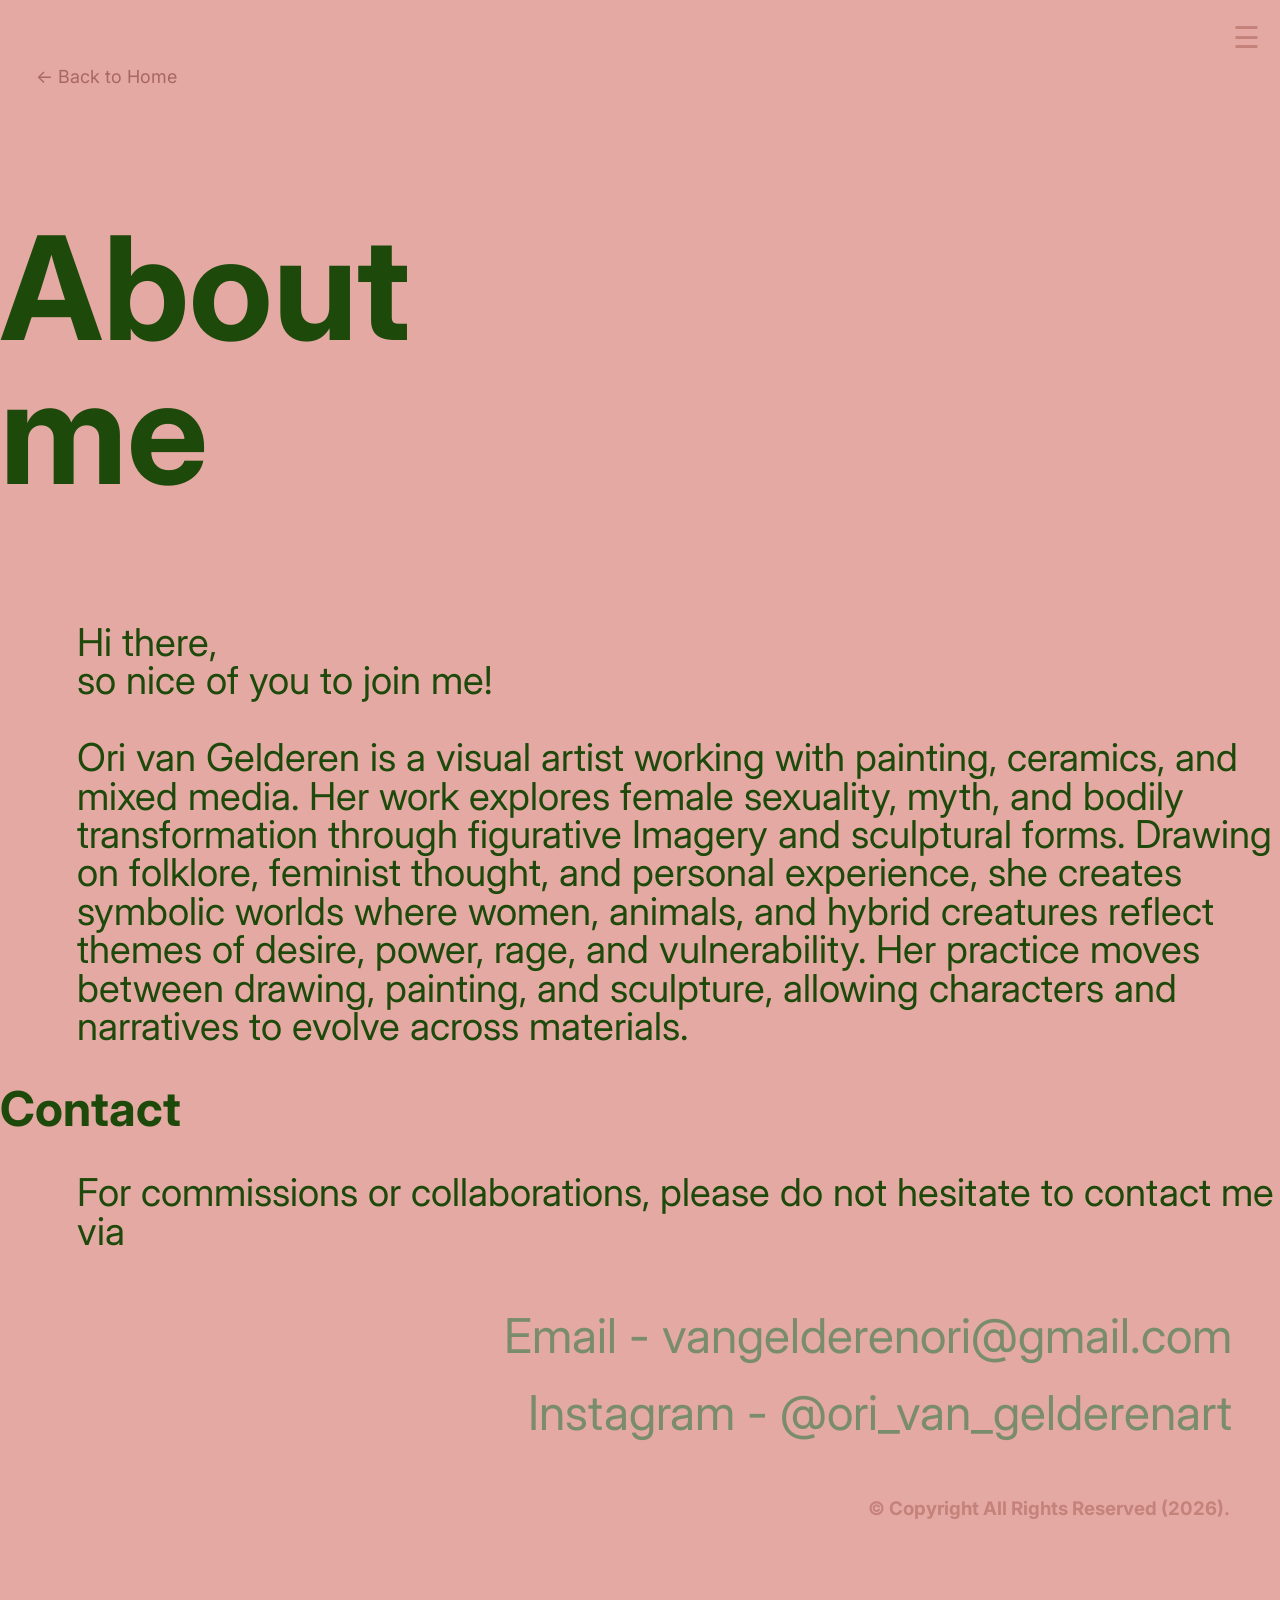
==== pages/about.html @ 09898c6d "portfolio & about pages" ====
<!DOCTYPE html>
<html lang="en">

<head>
    <meta charset="UTF-8">
    <meta name="viewport" content="width=device-width, initial-scale=1.0">
    <meta name="description" content="Ori van Gelderen">
    <link rel="preconnect" href="https://fonts.googleapis.com">
    <link rel="preconnect" href="https://fonts.gstatic.com" crossorigin>
    <link
        href="https://fonts.googleapis.com/css2?family=Inter:ital,opsz,wght@0,14..32,100..900;1,14..32,100..900&display=swap"
        rel="stylesheet">
    <link rel="stylesheet" href="../styles/about.css">
    <link rel="stylesheet" href="../styles/menu.css">

    <script src="../script/script.js"></script>
    <title>Ori van Gelderen - About</title>
</head>

<body>
    <nav>
        <button class="hamburger" id="hamburger">
            &#9776; <!-- Hamburger icon -->
        </button>

        <!-- Menu Items -->
        <div class="menu" id="menu">
            <ul>
                <li><a href="../pages/Sculpture.html">Sculpture</a></li>
                <li><a href="../pages/portfolio.html">Portfolio</a></li>
                <li><a href="../pages/Contact.html">Contact</a></li>
            </ul>
        </div>
    </nav>

    <header>
        <article class="title">
            <a class="back-home" href="/index.html">&#8592; Back to Home</a>
            <h1>About<br>me</h1>
        </article>


        <div class="about-me-block">
            <p class="xoxo">Hi there,<br> so nice of you to join me!</p>
            <p>Ori van Gelderen is a visual artist working with painting, ceramics, and mixed media. Her work explores female sexuality, myth, and bodily transformation through figurative Imagery and sculptural forms.
             Drawing on folklore, feminist thought, and personal experience, she creates symbolic worlds where women, animals, and hybrid creatures reflect themes of desire, power, rage, and vulnerability. 
             Her practice moves between drawing, painting, and sculpture, allowing characters and narratives to evolve across materials.
            </p>
            <h2 class="signoff">Contact</h2>
            <p>For commissions or collaborations, please do not hesitate to contact me via </p>
            <ul class="profession">
                <li>Email - vangelderenori@gmail.com</li>
                <li>Instagram - @ori_van_gelderenart</li>
            </ul>
        </div>
    </header>

    <footer>
        <h3>&#169; Copyright All Rights Reserved (2026).</h3>
    </footer>

</body>

</html>
---- styles/about.css ----
body {
    font-family: "Inter", arial, sans-serif;
    margin: 0 auto;
    background-color:#e3a9a2;
    padding-top: 0px;
    padding-right: 0%;
    padding-left: 0%;
    padding-bottom: 5%;
    color: #c5827b;
    line-height: 1;
    /* Unvisited link */
a:link {
    color: #a86861;
    transition-duration: .4s;
    text-align: right;
    justify-content: right;
    text-decoration: none;
    display: inline-block;
    }
    
    /* Visited link */
    a:visited {
    color: #89514b;
    }
    a:is(:hover, :focus-visible) {
        outline: none;
        color: #ffffff;
    }
}
/* Verborgen menu */
.menu {
    background-color: rgba(112, 138, 102, 0.92);
}

.menu ul li a:hover {
    color: #1d490b;
}

Contactheader{
    color: #e3a9a2;
}
header {
    color: #1d490b;
    font-size:7.5vw;

    .title {
        text-align: left;
        height: 100%;
        background-Picture: url(../Pictures/cover.jpg);
background-position: center;
background-repeat: no-repeat;
background-size: cover;
    }

    .profession {
        color: rgba(112, 138, 102, 0.92);
        font-size: 0.5em;
        line-height: 1.6;
        text-align: right;
        text-shadow: none;
        padding-right: 1em;
        list-style: none;
    }

}
p {
    font-size: 0.6em;
    padding-left: 0.5em;
    text-align: center;
}
@media screen and (min-width: 700px) {
    p {
        font-size: 0.4em;
        padding-left: 2em;
        text-align: left;
    }
  }
.signoff {
    font-size: 0.5em;
}
.xoxo {
    color: #1d490b;
}
.back-home {
    color: #c5827b;
    margin-top: 25px;
    display: inline-block; /* Zorgt dat de margin werkt zoals verwacht bij inline-elementen */
    text-decoration: none;
    transition: transform 0.4s ease-in-out;
    font-size: 18px;
    padding-left: 2em;
    margin: 0;
}

.back-home:hover {
    transform: scale(1.1);
}

.website-link {
    color: #c5827b;
    display: inline-block;
    text-decoration: none;
    font-weight: 800;
    transition: transform 0.4s ease-in-out;
}


.website-link:hover {
    transform: scale(1.1);
}
footer {
    color: c5827b;
    padding-right: 50px;
    text-align: right;
    font-size: 1em;
}
---- styles/menu.css ----
/* Hamburger Menu */
.hamburger {
    position: fixed;
    top: 20px;
    right: 20px;
    font-size: 30px;
    color: #c5827b;
    /* text-shadow: 3px -1px 2px #708A66; */
    cursor: pointer;
    z-index: 10;
    border: none;
    background: none;
    cursor: pointer;
    margin: 0;
    padding: 0;
    /* Zorg dat het menu-icon bovenop de video staat */
}

/* Verborgen menu */
.menu {
    position: fixed;
    top: 0;
    right: 0;
    width: 100%;
    height: 100%;
    background-color: rgba(112, 138, 102, 0.92);
    transform: translateX(100%);
    transition: transform 0.4s ease-in-out;
    z-index: 9;
    /* Onder het hamburger-menu */
    display: flex;
    flex-direction: column;
    justify-content: center;

    ul {
        list-style: none;
        padding-right: 50px;
        margin: 0;
        text-align: right;
    }

    ul li {
        margin: 20px 0;
    }

    ul li a {
        text-decoration: none;
        color: #c5827b;
        font-size: calc(1rem + 8vw);
        transition: color 0.3s;
    }
}

.menu.open {
    transform: translateX(0);
}

.menu ul li a:hover {
    color: #1d490b;
}
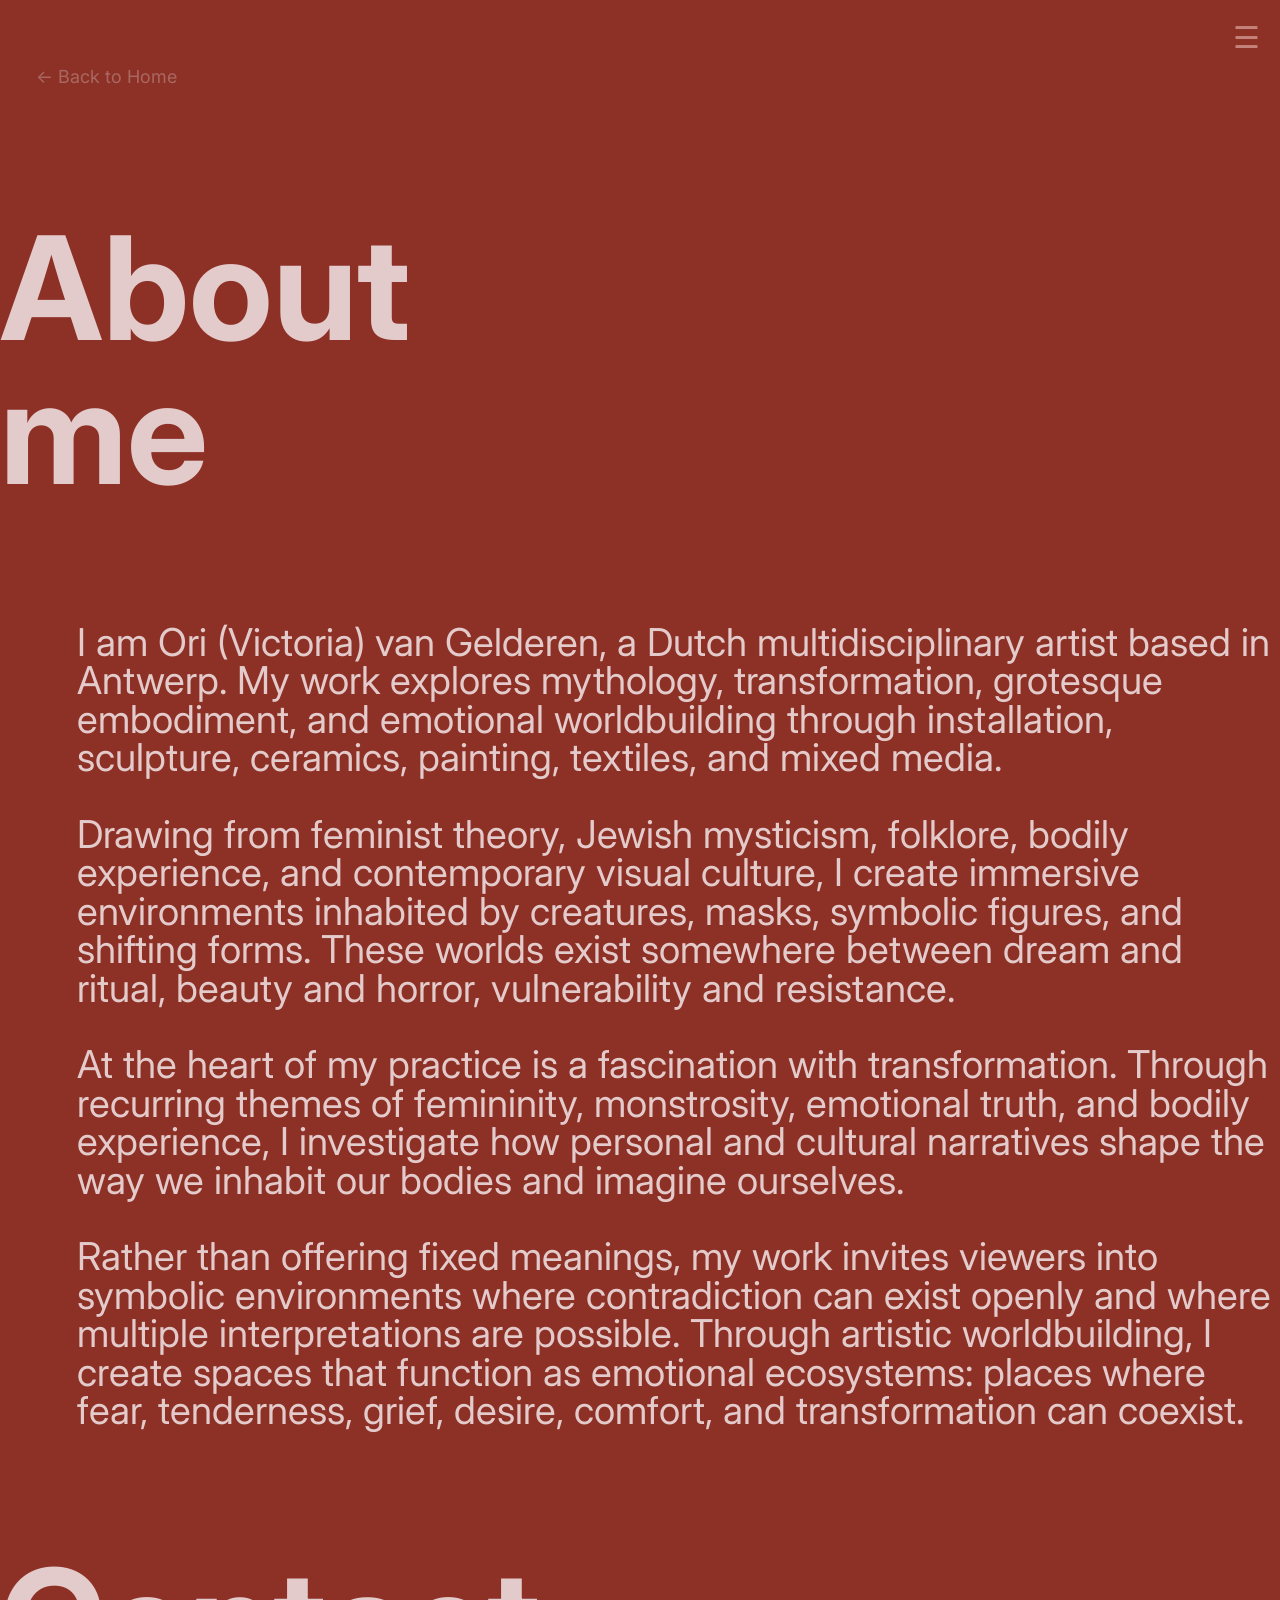
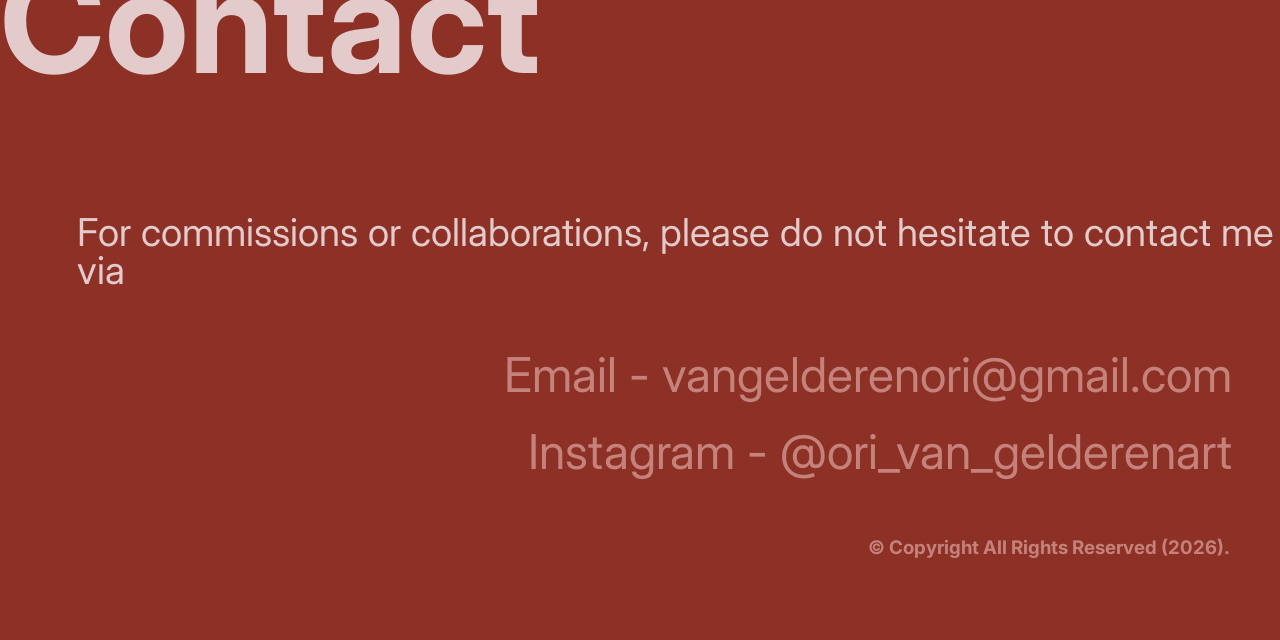
==== commit e5a70e9c: "added text + finished home page" ====
--- a/pages/about.html
+++ b/pages/about.html
@@ -26,9 +26,8 @@
         <!-- Menu Items -->
         <div class="menu" id="menu">
             <ul>
-                <li><a href="../pages/Sculpture.html">Sculpture</a></li>
                 <li><a href="../pages/portfolio.html">Portfolio</a></li>
-                <li><a href="../pages/Contact.html">Contact</a></li>
+                <li><a href="../index.html">Home</a></li>
             </ul>
         </div>
     </nav>
@@ -41,10 +40,10 @@
 
 
         <div class="about-me-block">
-            <p class="xoxo">Hi there,<br> so nice of you to join me!</p>
-            <p>Ori van Gelderen is a visual artist working with painting, ceramics, and mixed media. Her work explores female sexuality, myth, and bodily transformation through figurative Imagery and sculptural forms.
-             Drawing on folklore, feminist thought, and personal experience, she creates symbolic worlds where women, animals, and hybrid creatures reflect themes of desire, power, rage, and vulnerability. 
-             Her practice moves between drawing, painting, and sculpture, allowing characters and narratives to evolve across materials.
+            <p>I am Ori (Victoria) van Gelderen, a Dutch multidisciplinary artist based in Antwerp. My work explores mythology, transformation, grotesque embodiment, and emotional worldbuilding through installation, sculpture, ceramics, painting, textiles, and mixed media. </p>
+            <p>Drawing from feminist theory, Jewish mysticism, folklore, bodily experience, and contemporary visual culture, I create immersive environments inhabited by creatures, masks, symbolic figures, and shifting forms. These worlds exist somewhere between dream and ritual, beauty and horror, vulnerability and resistance. </p>
+            <p>At the heart of my practice is a fascination with transformation. Through recurring themes of femininity, monstrosity, emotional truth, and bodily experience, I investigate how personal and cultural narratives shape the way we inhabit our bodies and imagine ourselves. </p>
+            <p>Rather than offering fixed meanings, my work invites viewers into symbolic environments where contradiction can exist openly and where multiple interpretations are possible. Through artistic worldbuilding, I create spaces that function as emotional ecosystems: places where fear, tenderness, grief, desire, comfort, and transformation can coexist.
             </p>
             <h2 class="signoff">Contact</h2>
             <p>For commissions or collaborations, please do not hesitate to contact me via </p>
--- a/styles/about.css
+++ b/styles/about.css
@@ -1,7 +1,7 @@
 body {
     font-family: "Inter", arial, sans-serif;
     margin: 0 auto;
-    background-color:#e3a9a2;
+    background-color:#8d3127;
     padding-top: 0px;
     padding-right: 0%;
     padding-left: 0%;
@@ -20,7 +20,7 @@
     
     /* Visited link */
     a:visited {
-    color: #89514b;
+    color: #e3a9a2;
     }
     a:is(:hover, :focus-visible) {
         outline: none;
@@ -33,14 +33,14 @@
 }
 
 .menu ul li a:hover {
-    color: #1d490b;
+    color: #ffffff;
 }
 
 Contactheader{
     color: #e3a9a2;
 }
 header {
-    color: #1d490b;
+    color: #e4cbcb;
     font-size:7.5vw;
 
     .title {
@@ -53,7 +53,7 @@
     }
 
     .profession {
-        color: rgba(112, 138, 102, 0.92);
+        color: #c5827b;
         font-size: 0.5em;
         line-height: 1.6;
         text-align: right;
@@ -75,14 +75,8 @@
         text-align: left;
     }
   }
-.signoff {
-    font-size: 0.5em;
-}
-.xoxo {
-    color: #1d490b;
-}
 .back-home {
-    color: #c5827b;
+    color: #ffecec;
     margin-top: 25px;
     display: inline-block; /* Zorgt dat de margin werkt zoals verwacht bij inline-elementen */
     text-decoration: none;
@@ -97,7 +91,7 @@
 }
 
 .website-link {
-    color: #c5827b;
+    color: #f6d7d3;
     display: inline-block;
     text-decoration: none;
     font-weight: 800;
@@ -109,7 +103,7 @@
     transform: scale(1.1);
 }
 footer {
-    color: c5827b;
+    color: #c5827b;
     padding-right: 50px;
     text-align: right;
     font-size: 1em;
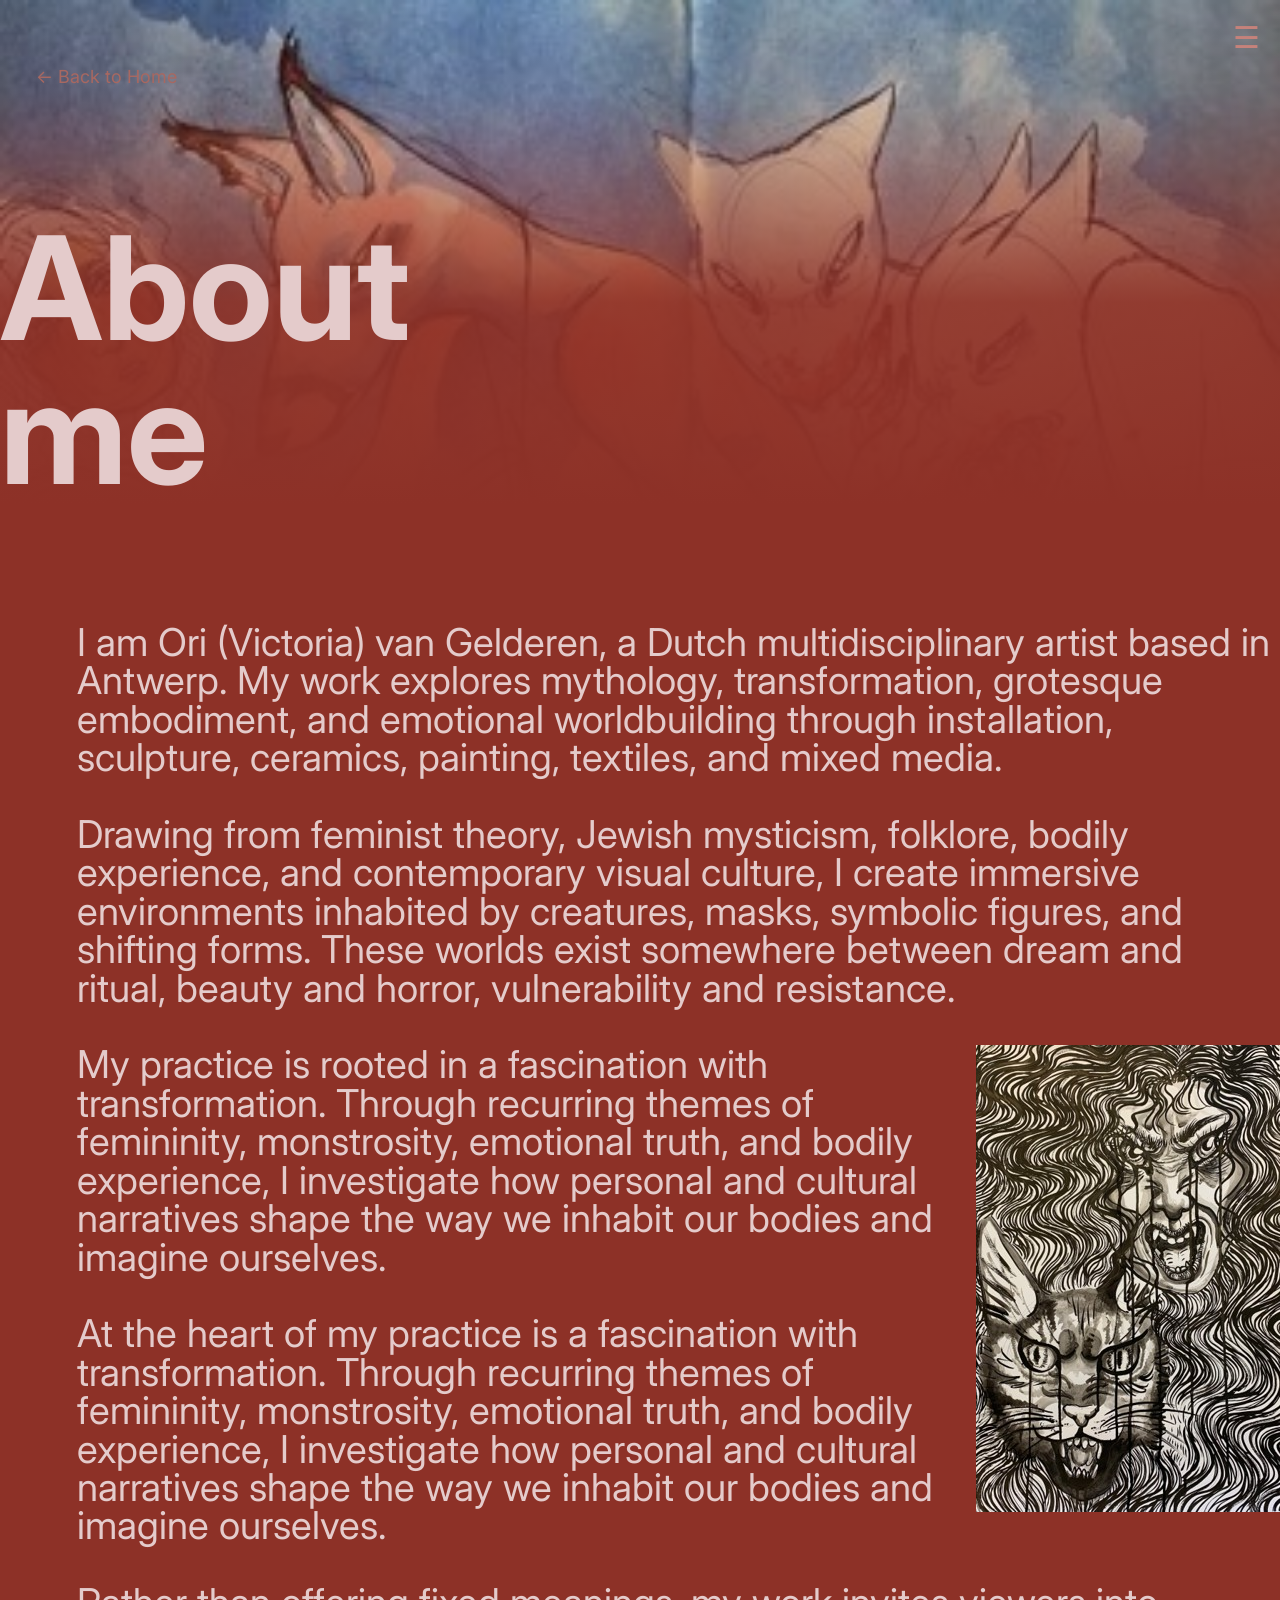
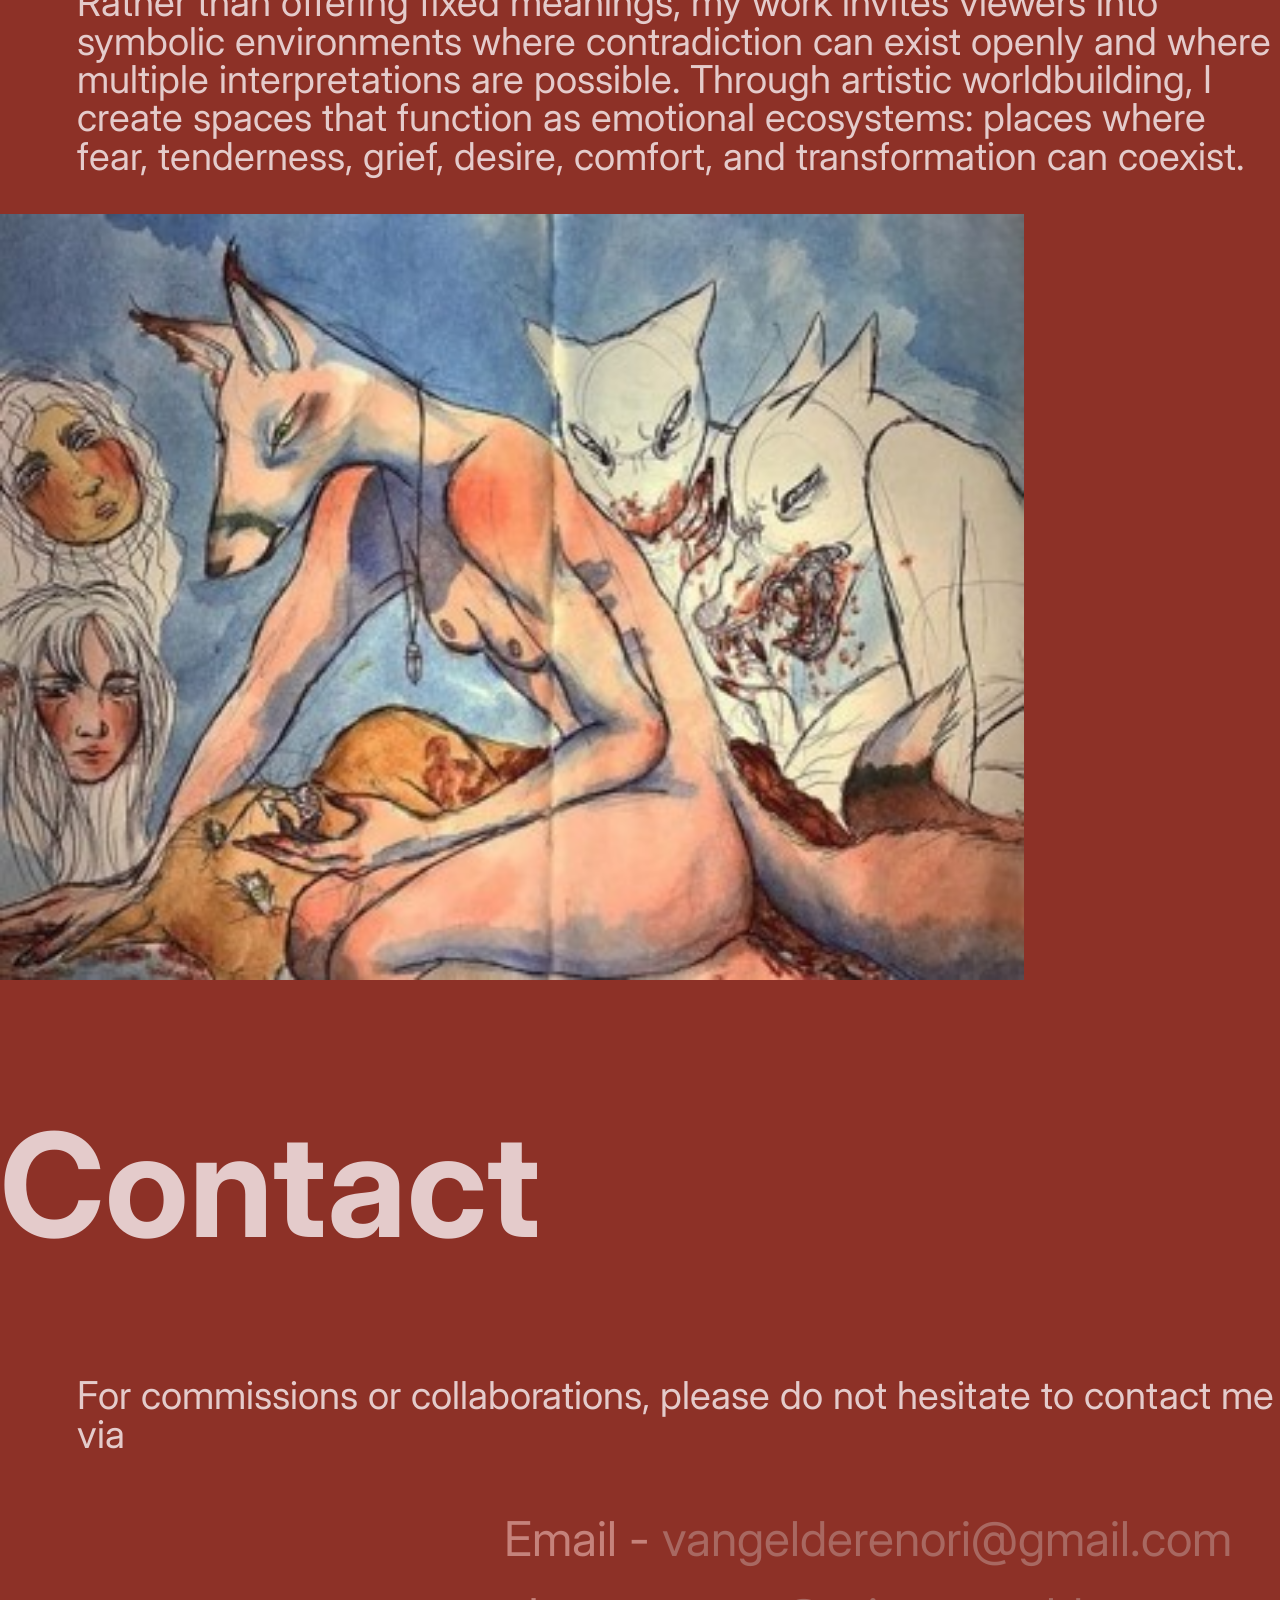
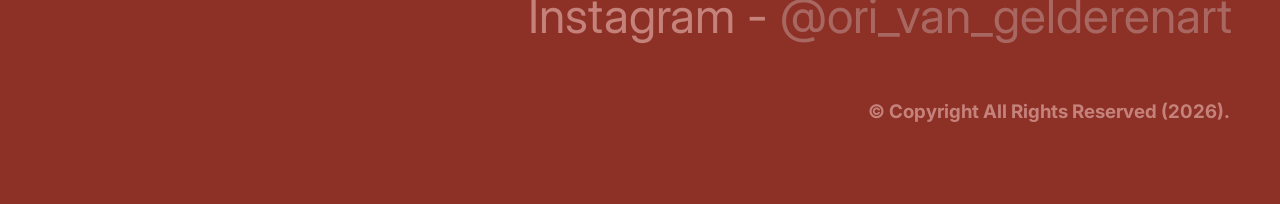
==== commit 4a9f813e: "styling changes, contact info, better photos" ====
--- a/pages/about.html
+++ b/pages/about.html
@@ -42,14 +42,17 @@
         <div class="about-me-block">
             <p>I am Ori (Victoria) van Gelderen, a Dutch multidisciplinary artist based in Antwerp. My work explores mythology, transformation, grotesque embodiment, and emotional worldbuilding through installation, sculpture, ceramics, painting, textiles, and mixed media. </p>
             <p>Drawing from feminist theory, Jewish mysticism, folklore, bodily experience, and contemporary visual culture, I create immersive environments inhabited by creatures, masks, symbolic figures, and shifting forms. These worlds exist somewhere between dream and ritual, beauty and horror, vulnerability and resistance. </p>
+            <img src="../Pictures/Picture6.jpg" style="float: right; margin: 0 0 2rem 0">
+             <p>My practice is rooted in a fascination with transformation. Through recurring themes of femininity, monstrosity, emotional truth, and bodily experience, I investigate how personal and cultural narratives shape the way we inhabit our bodies and imagine ourselves. </p>
             <p>At the heart of my practice is a fascination with transformation. Through recurring themes of femininity, monstrosity, emotional truth, and bodily experience, I investigate how personal and cultural narratives shape the way we inhabit our bodies and imagine ourselves. </p>
             <p>Rather than offering fixed meanings, my work invites viewers into symbolic environments where contradiction can exist openly and where multiple interpretations are possible. Through artistic worldbuilding, I create spaces that function as emotional ecosystems: places where fear, tenderness, grief, desire, comfort, and transformation can coexist.
             </p>
+            <img src="../Pictures/Picture2.jpg" style="width:80%;">
             <h2 class="signoff">Contact</h2>
             <p>For commissions or collaborations, please do not hesitate to contact me via </p>
             <ul class="profession">
-                <li>Email - vangelderenori@gmail.com</li>
-                <li>Instagram - @ori_van_gelderenart</li>
+                <li>Email - <a href="mailto:vangelderenori@gmail.com">vangelderenori@gmail.com</a></li>
+                <li>Instagram - <a href="https://www.instagram.com/ori_van_gelderenart/" target="_blank" rel="noopener noreferrer">@ori_van_gelderenart</a></li>
             </ul>
         </div>
     </header>
--- a/styles/about.css
+++ b/styles/about.css
@@ -29,13 +29,19 @@
 }
 /* Verborgen menu */
 .menu {
-    background-color: rgba(112, 138, 102, 0.92);
+    background-color: rgba(227, 169, 162, 0.75);
+}
+
+.menu ul li a {
+    color: #8d3127;
 }
 
 .menu ul li a:hover {
     color: #ffffff;
 }
-
+.menu ul li {
+    color: #8d3127;
+}
 Contactheader{
     color: #e3a9a2;
 }
@@ -45,11 +51,20 @@
 
     .title {
         text-align: left;
-        height: 100%;
-        background-Picture: url(../Pictures/cover.jpg);
-background-position: center;
-background-repeat: no-repeat;
-background-size: cover;
+        min-height: 45vh;
+        background-image:
+            linear-gradient(
+                to bottom,
+                rgba(141, 49, 39, 0.00) 0%,
+                rgba(141, 49, 39, 0.12) 18%,
+                rgba(141, 49, 39, 0.45) 35%,
+                rgba(141, 49, 39, 0.92) 60%,
+                rgba(141, 49, 39, 1.00) 100%
+            ),
+            url("../Pictures/Picture2.jpg");
+        background-position: top center, top center;
+        background-repeat: no-repeat, no-repeat;
+        background-size: cover, cover;
     }
 
     .profession {
--- a/styles/menu.css
+++ b/styles/menu.css
@@ -23,7 +23,7 @@
     right: 0;
     width: 100%;
     height: 100%;
-    background-color: rgba(112, 138, 102, 0.92);
+    background-color: rgba(227, 169, 162, 0.75);
     transform: translateX(100%);
     transition: transform 0.4s ease-in-out;
     z-index: 9;
@@ -45,7 +45,7 @@
 
     ul li a {
         text-decoration: none;
-        color: #c5827b;
+        color: #8d3127;
         font-size: calc(1rem + 8vw);
         transition: color 0.3s;
     }
@@ -56,5 +56,5 @@
 }
 
 .menu ul li a:hover {
-    color: #1d490b;
+    color: #ffffff;
 }
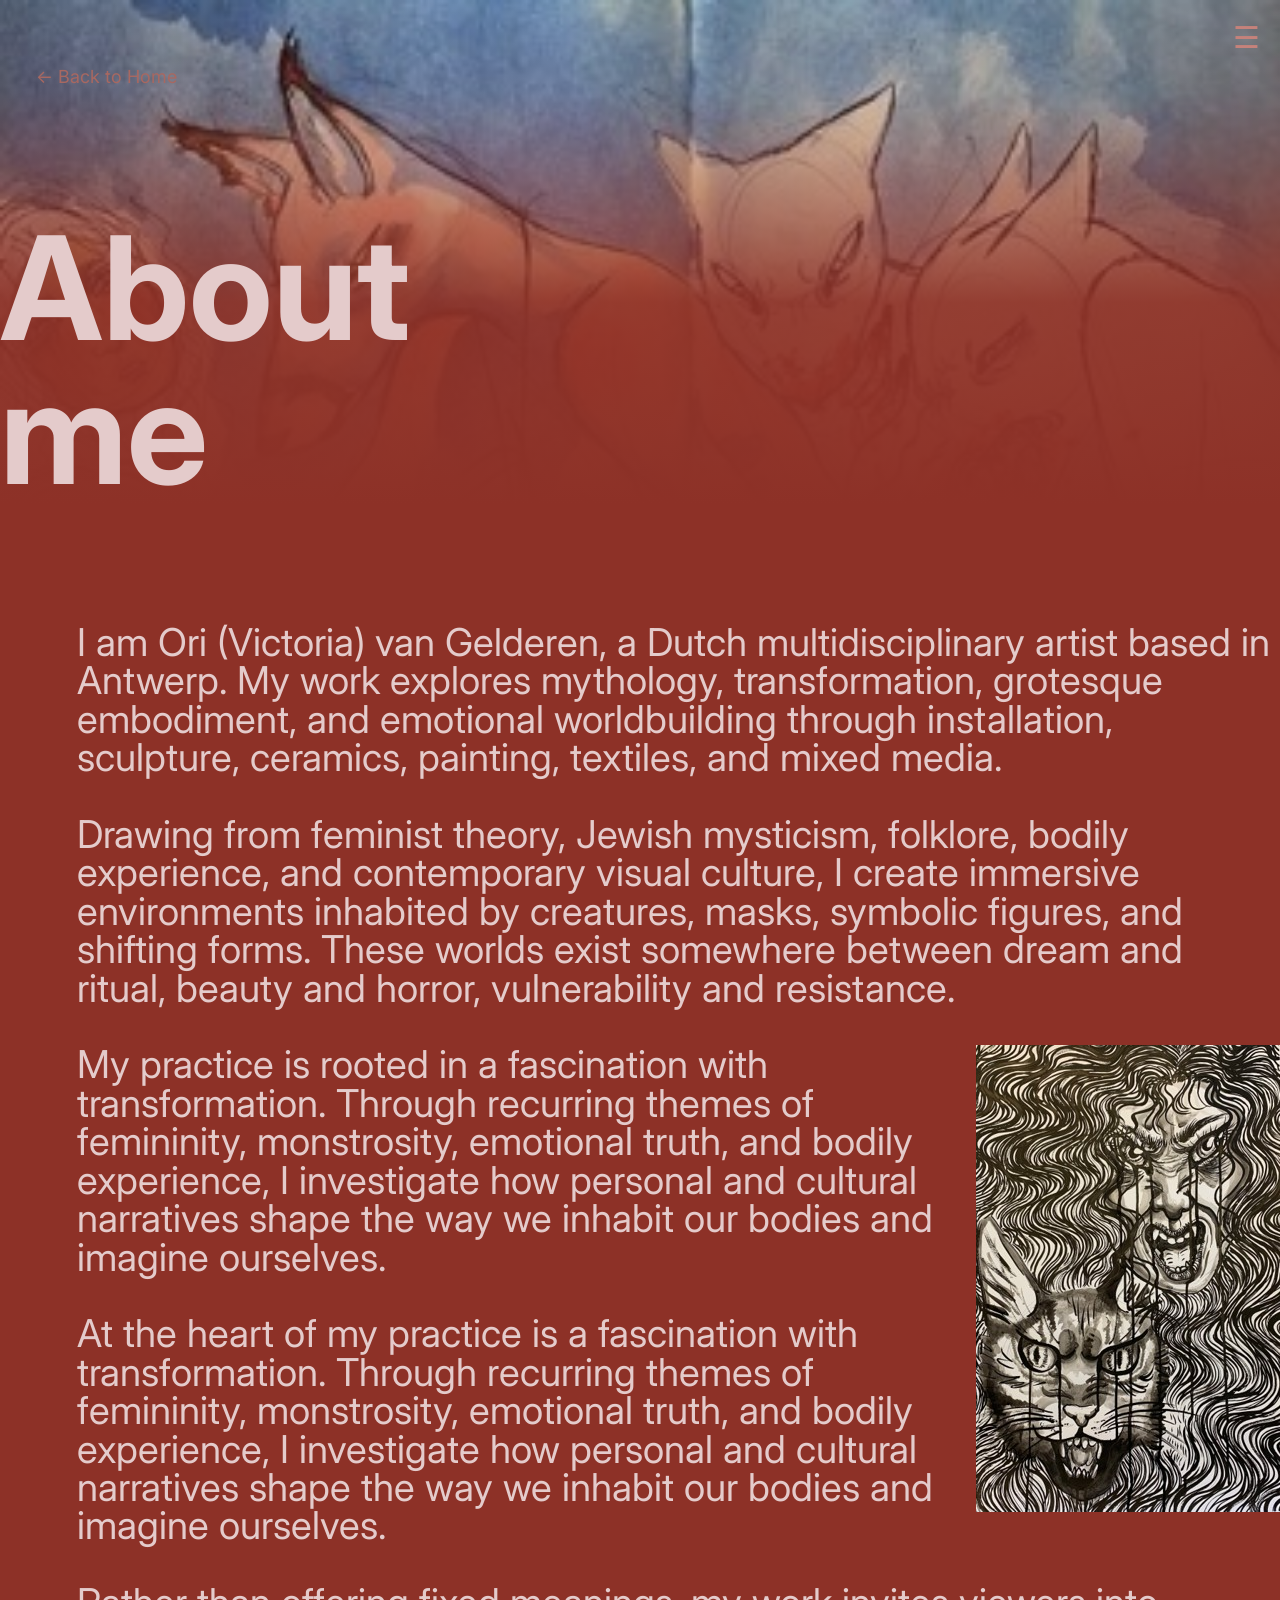
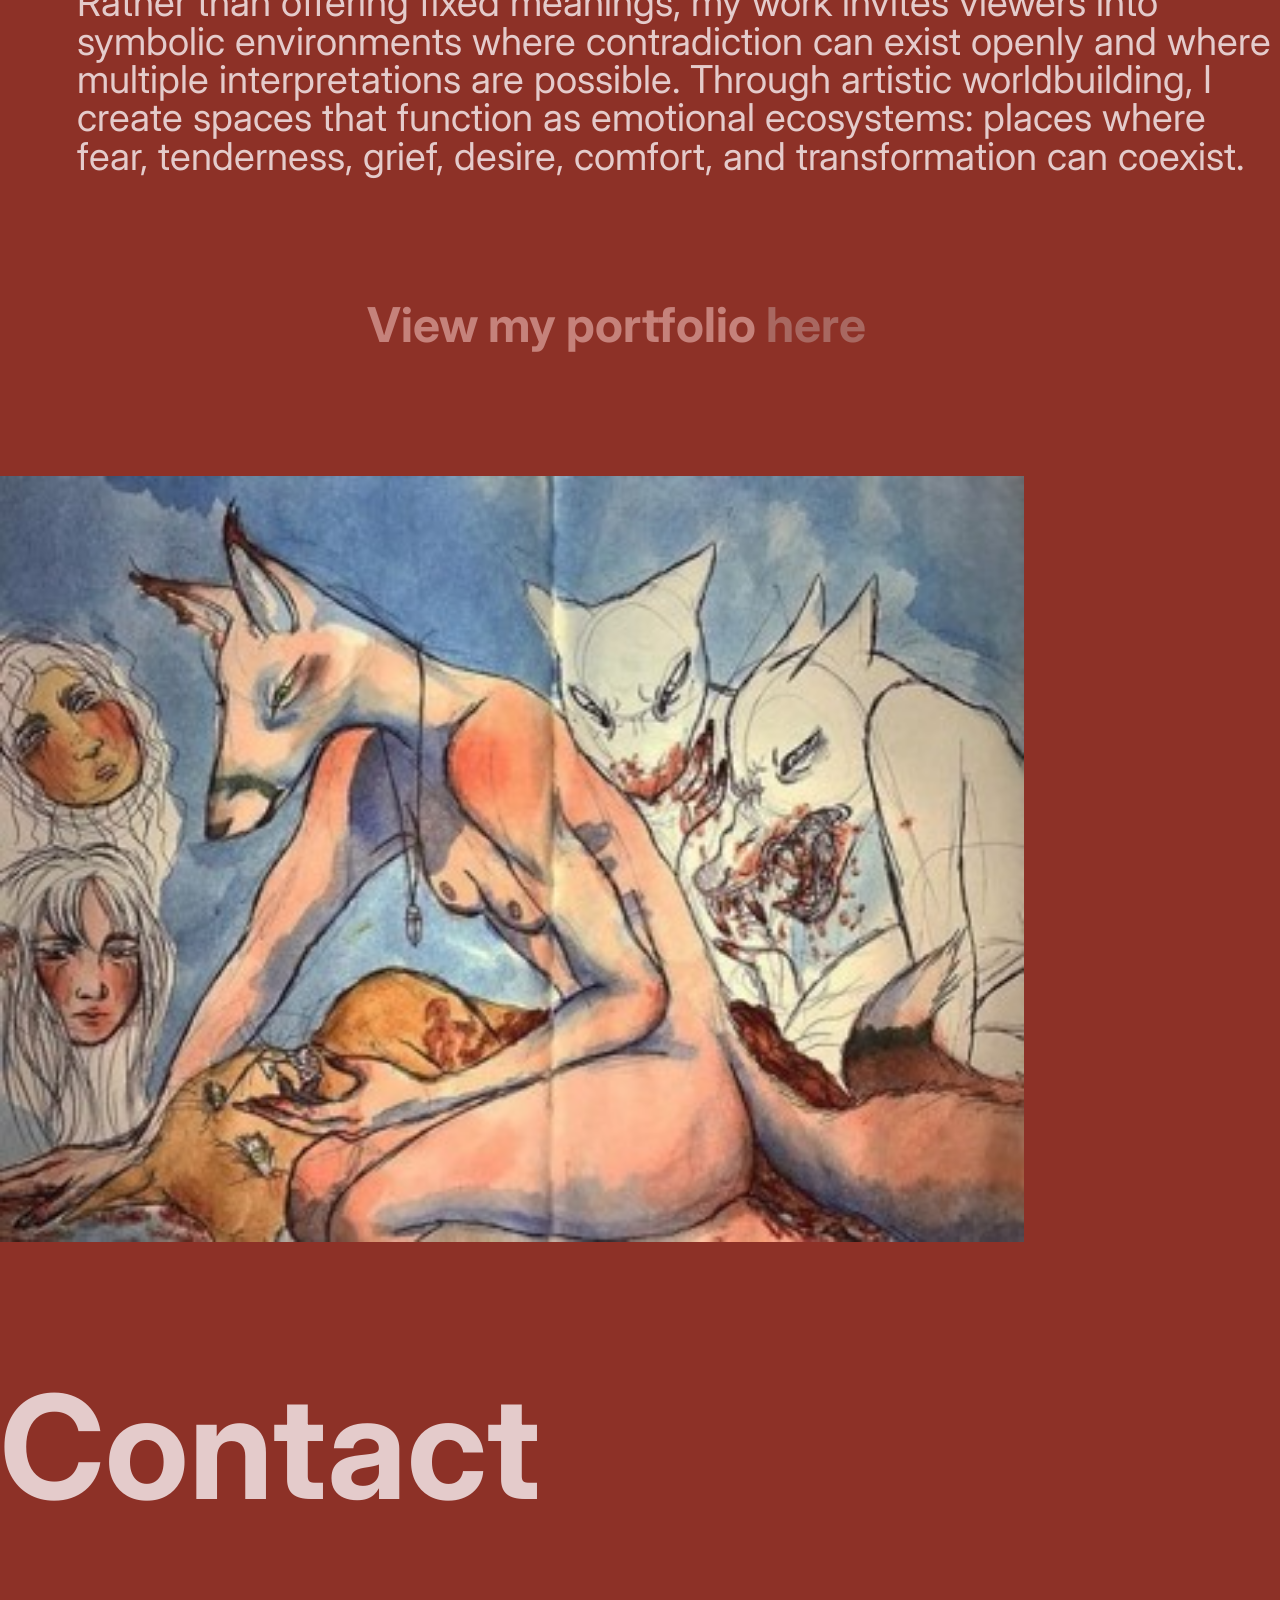
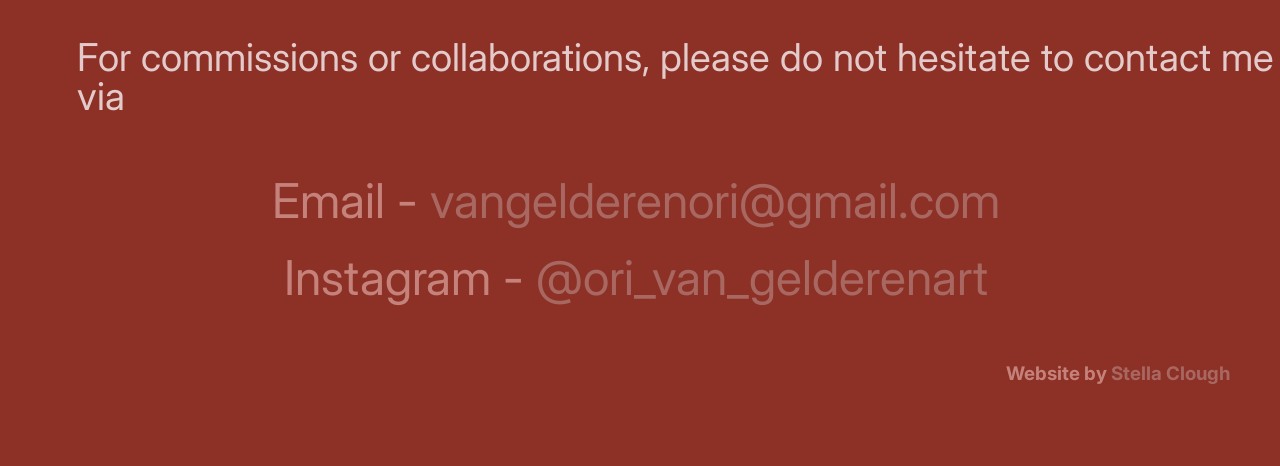
==== commit 9f62e4c5: "tweaks" ====
--- a/pages/about.html
+++ b/pages/about.html
@@ -47,6 +47,9 @@
             <p>At the heart of my practice is a fascination with transformation. Through recurring themes of femininity, monstrosity, emotional truth, and bodily experience, I investigate how personal and cultural narratives shape the way we inhabit our bodies and imagine ourselves. </p>
             <p>Rather than offering fixed meanings, my work invites viewers into symbolic environments where contradiction can exist openly and where multiple interpretations are possible. Through artistic worldbuilding, I create spaces that function as emotional ecosystems: places where fear, tenderness, grief, desire, comfort, and transformation can coexist.
             </p>
+                <section class="socials-block">
+        <h6 class="profession"> View my portfolio <a href="../pages/portfolio.html"> here</a></h6>
+        </section>
             <img src="../Pictures/Picture2.jpg" style="width:80%;">
             <h2 class="signoff">Contact</h2>
             <p>For commissions or collaborations, please do not hesitate to contact me via </p>
@@ -58,7 +61,7 @@
     </header>
 
     <footer>
-        <h3>&#169; Copyright All Rights Reserved (2026).</h3>
+        <h3>Website by <a href="https://misspastelwitch.github.io/afstudeer-portfolio/">Stella Clough</a></h3>
     </footer>
 
 </body>
--- a/styles/about.css
+++ b/styles/about.css
@@ -75,6 +75,7 @@
         text-shadow: none;
         padding-right: 1em;
         list-style: none;
+        text-align: center;
     }
 
 }
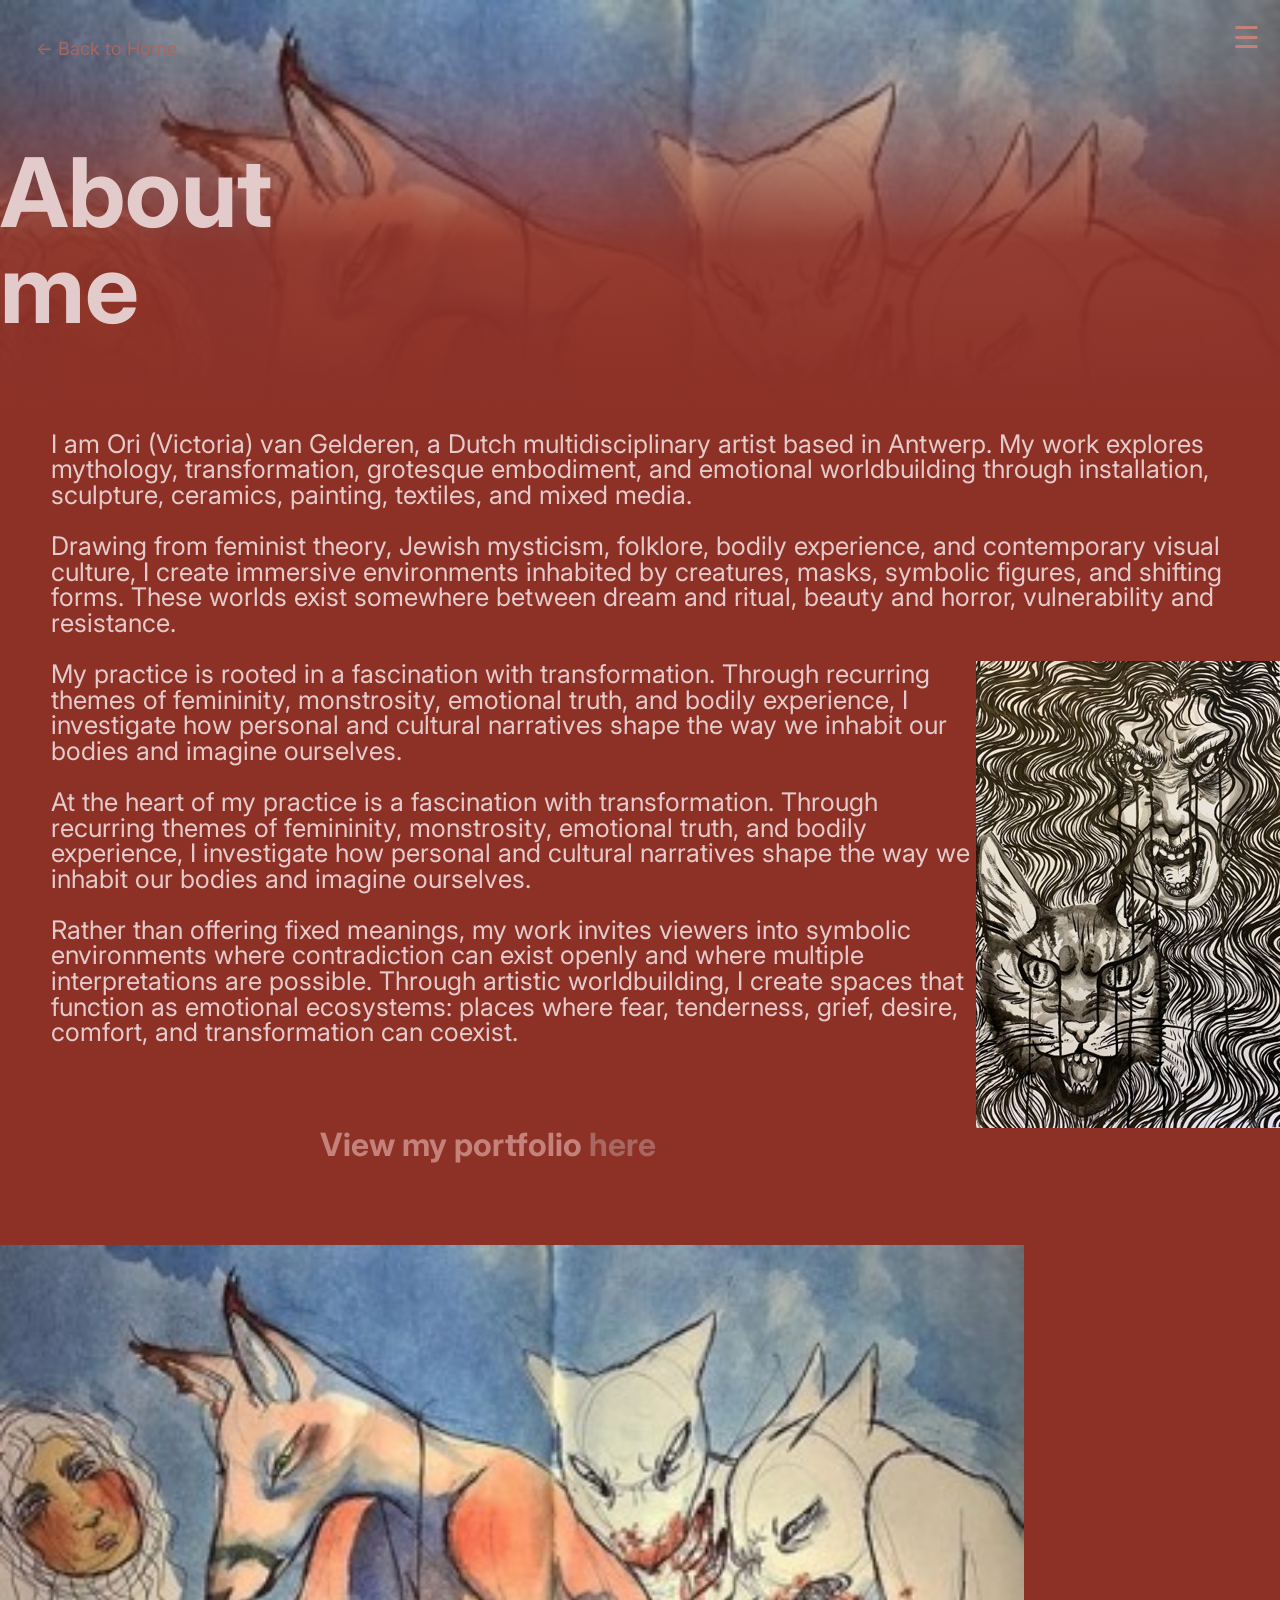
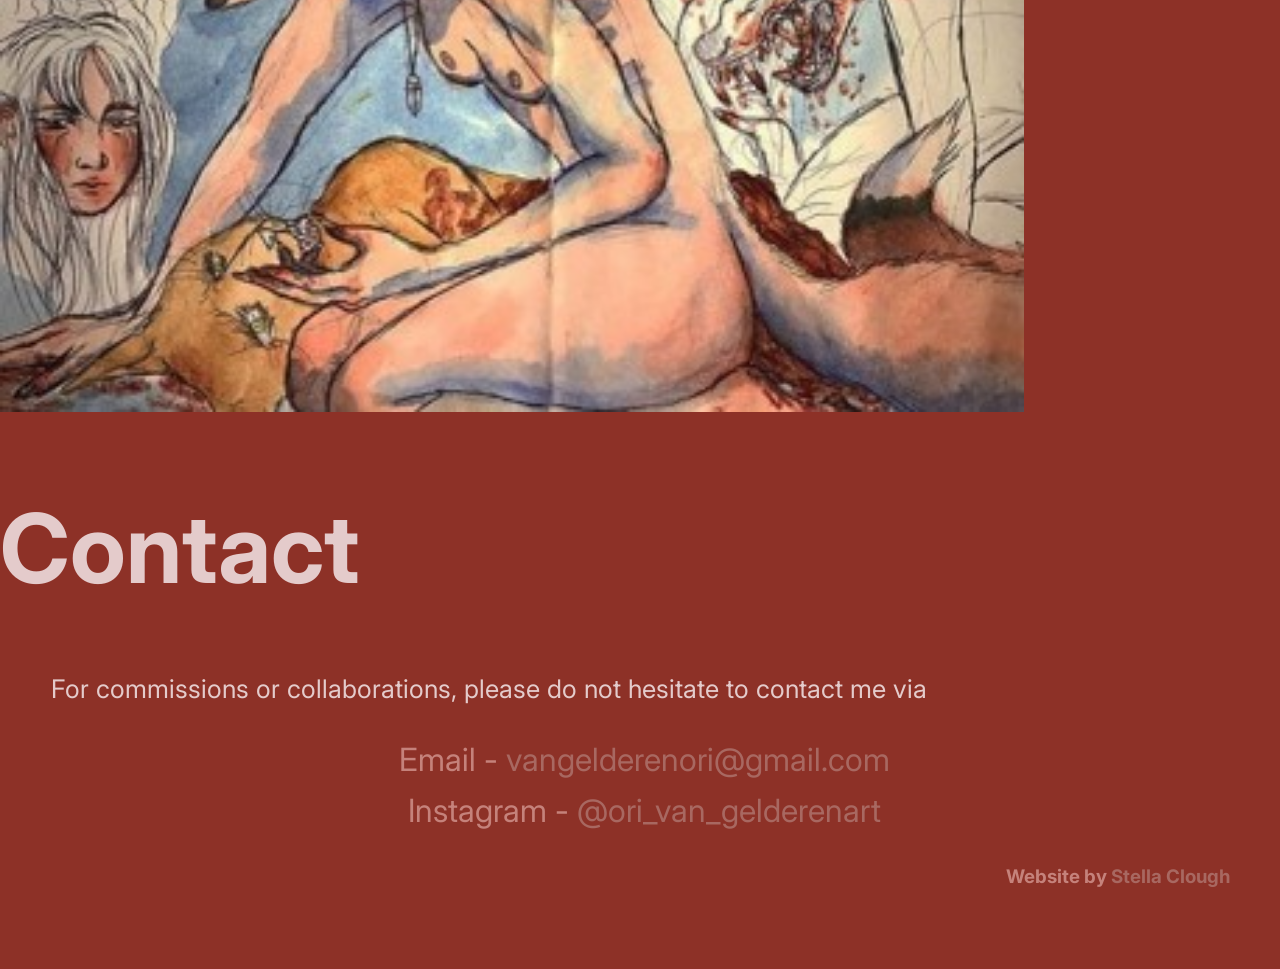
==== commit 221e7d62: "added favicon & deleted unused files" ====
--- a/pages/about.html
+++ b/pages/about.html
@@ -12,6 +12,7 @@
         rel="stylesheet">
     <link rel="stylesheet" href="../styles/about.css">
     <link rel="stylesheet" href="../styles/menu.css">
+    <link rel="icon" href="../Pictures/Picture4.jpg" type="image/jpeg">
 
     <script src="../script/script.js"></script>
     <title>Ori van Gelderen - About</title>
--- a/styles/about.css
+++ b/styles/about.css
@@ -47,7 +47,7 @@
 }
 header {
     color: #e4cbcb;
-    font-size:7.5vw;
+    font-size: clamp(1.5rem, 8vw, 4rem);
 
     .title {
         text-align: left;
@@ -84,6 +84,13 @@
     padding-left: 0.5em;
     text-align: center;
 }
+
+@media screen and (max-width: 699px) {
+    .about-me-block img[src="../Pictures/Picture6.jpg"] {
+        display: none;
+    }
+}
+
 @media screen and (min-width: 700px) {
     p {
         font-size: 0.4em;
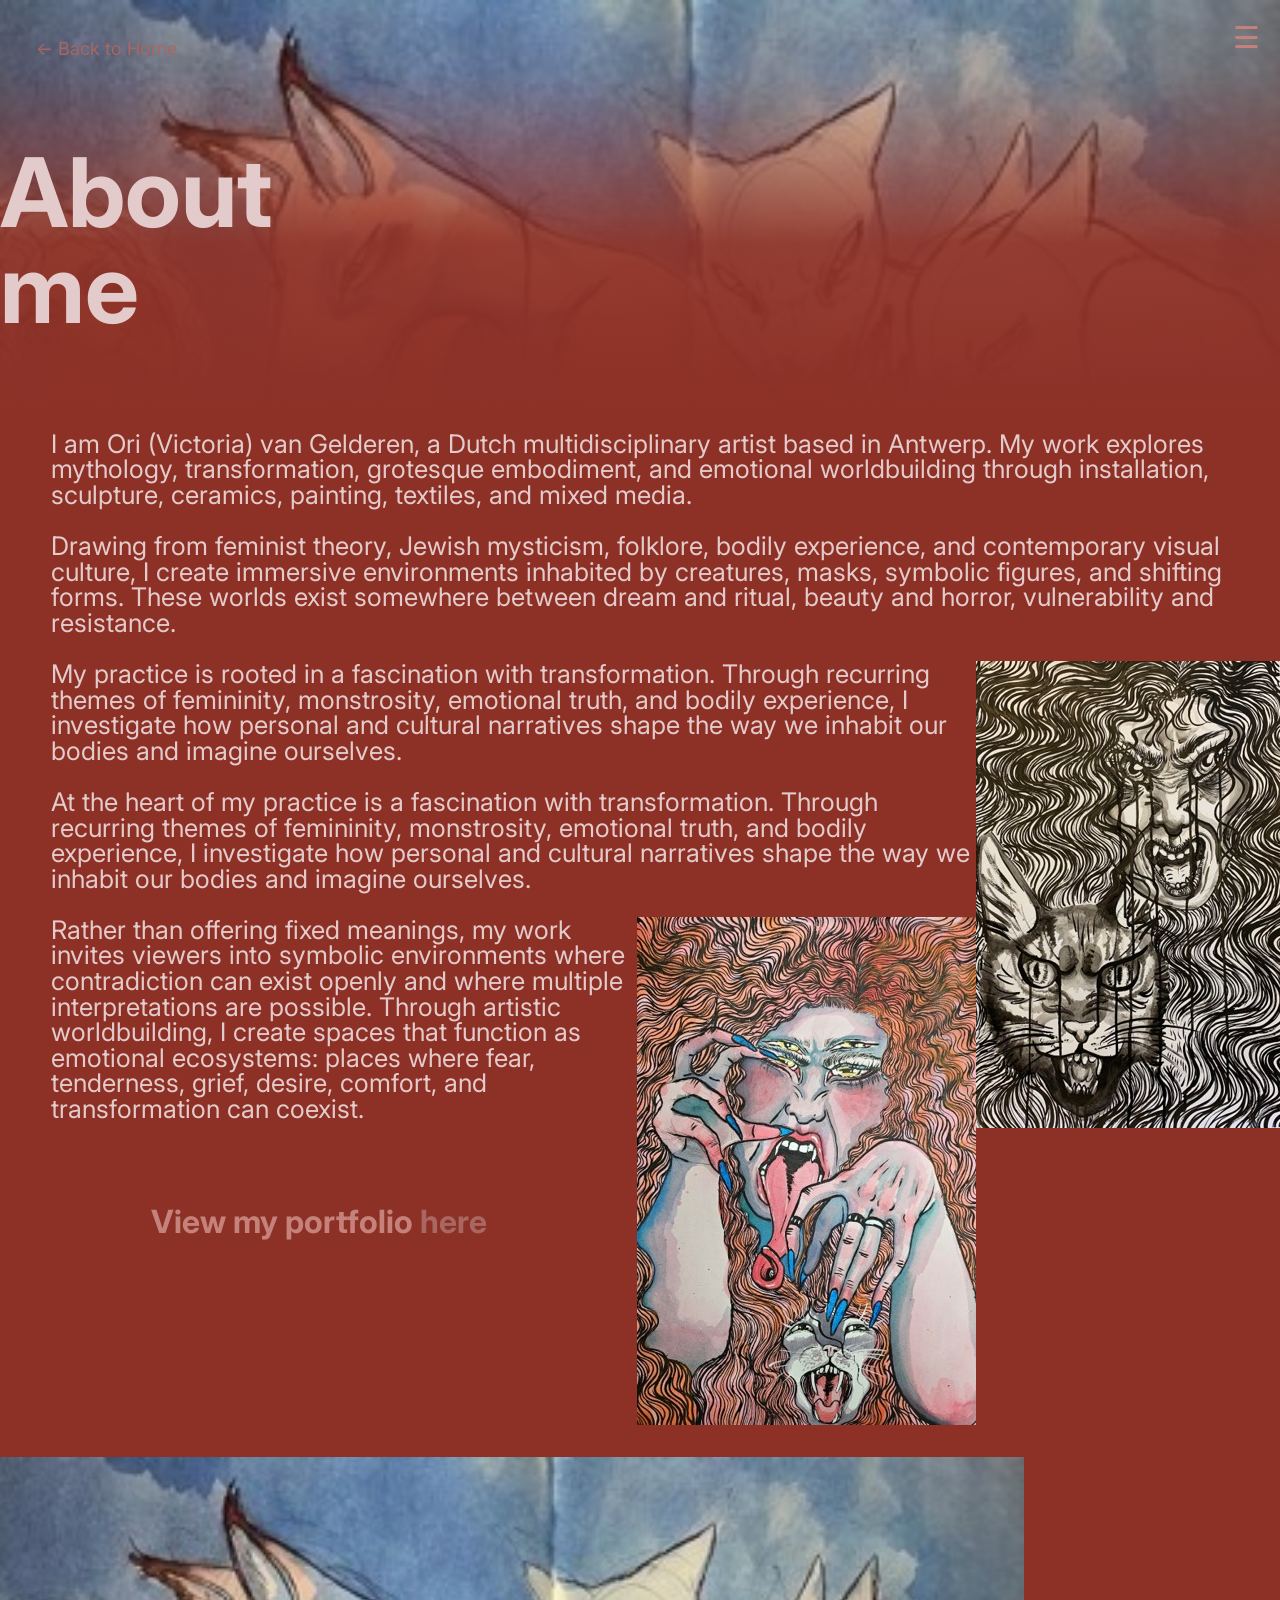
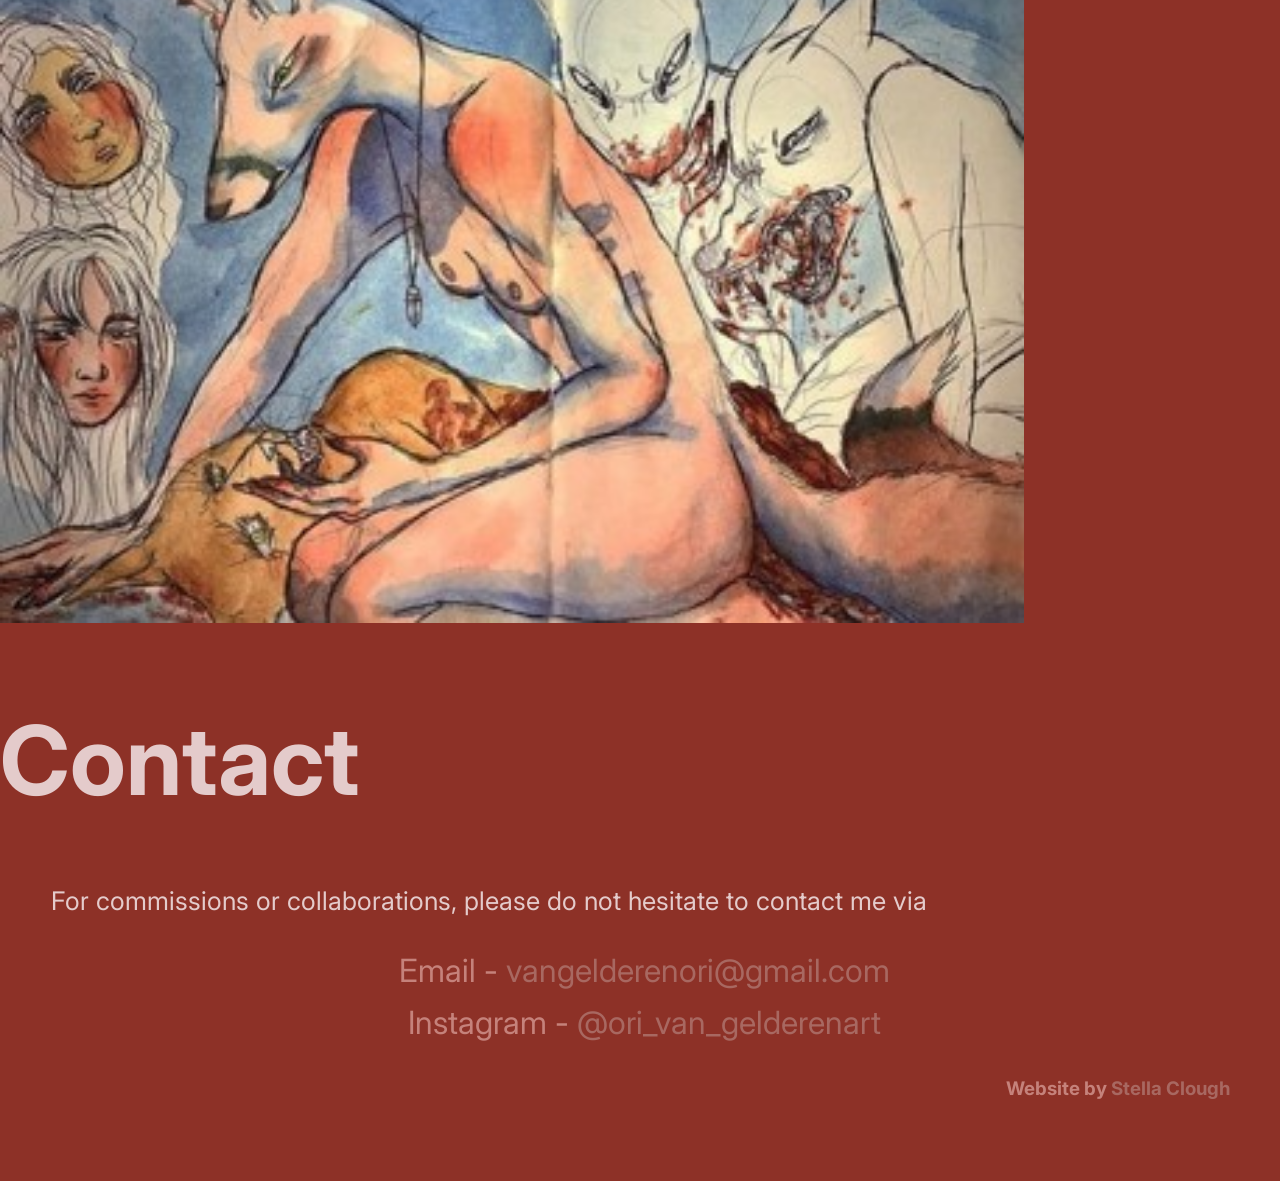
==== commit cab77785: "more photos" ====
--- a/pages/about.html
+++ b/pages/about.html
@@ -46,6 +46,7 @@
             <img src="../Pictures/Picture6.jpg" style="float: right; margin: 0 0 2rem 0">
              <p>My practice is rooted in a fascination with transformation. Through recurring themes of femininity, monstrosity, emotional truth, and bodily experience, I investigate how personal and cultural narratives shape the way we inhabit our bodies and imagine ourselves. </p>
             <p>At the heart of my practice is a fascination with transformation. Through recurring themes of femininity, monstrosity, emotional truth, and bodily experience, I investigate how personal and cultural narratives shape the way we inhabit our bodies and imagine ourselves. </p>
+            <img src="../Pictures/Picture23.jpg" style="float: right; margin: 0 0 2rem 0">
             <p>Rather than offering fixed meanings, my work invites viewers into symbolic environments where contradiction can exist openly and where multiple interpretations are possible. Through artistic worldbuilding, I create spaces that function as emotional ecosystems: places where fear, tenderness, grief, desire, comfort, and transformation can coexist.
             </p>
                 <section class="socials-block">
--- a/styles/about.css
+++ b/styles/about.css
@@ -89,6 +89,9 @@
     .about-me-block img[src="../Pictures/Picture6.jpg"] {
         display: none;
     }
+    .about-me-block img[src="../Pictures/Picture23.jpg"] {
+        display: none;
+    }
 }
 
 @media screen and (min-width: 700px) {
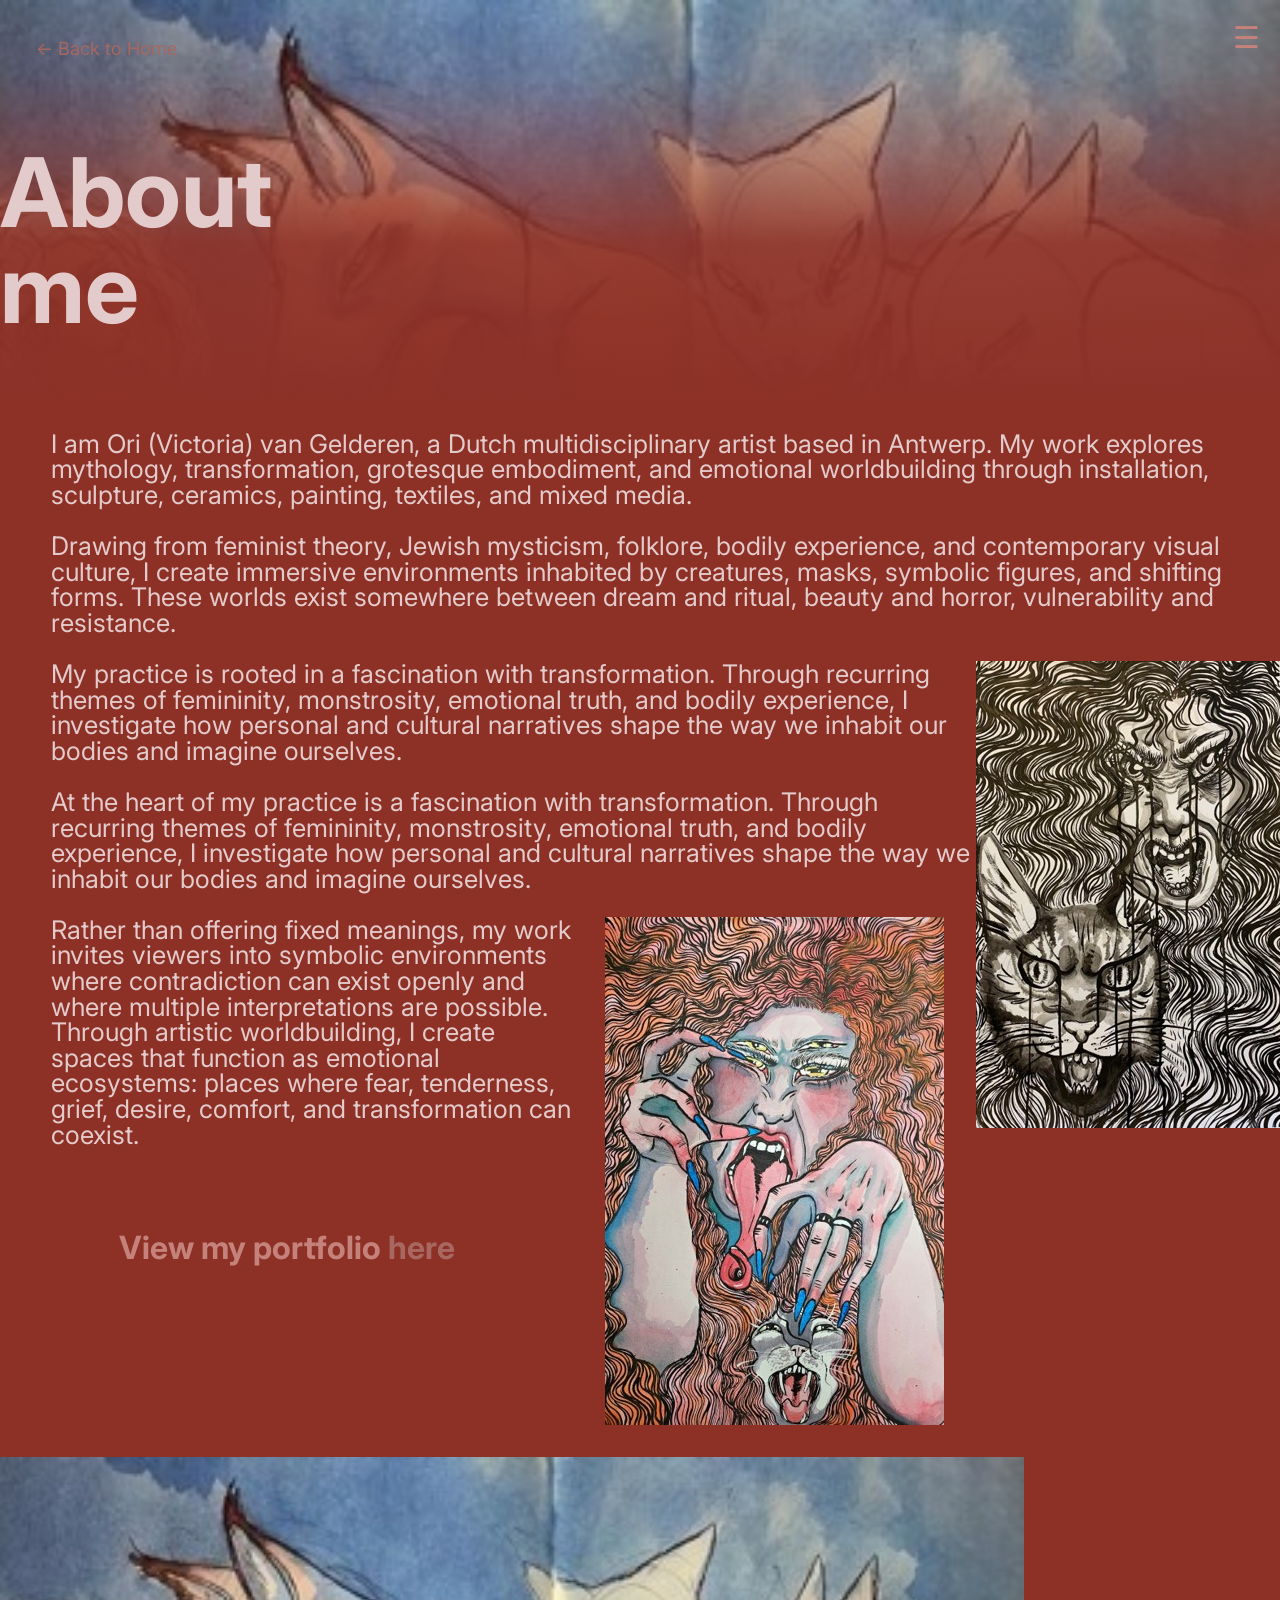
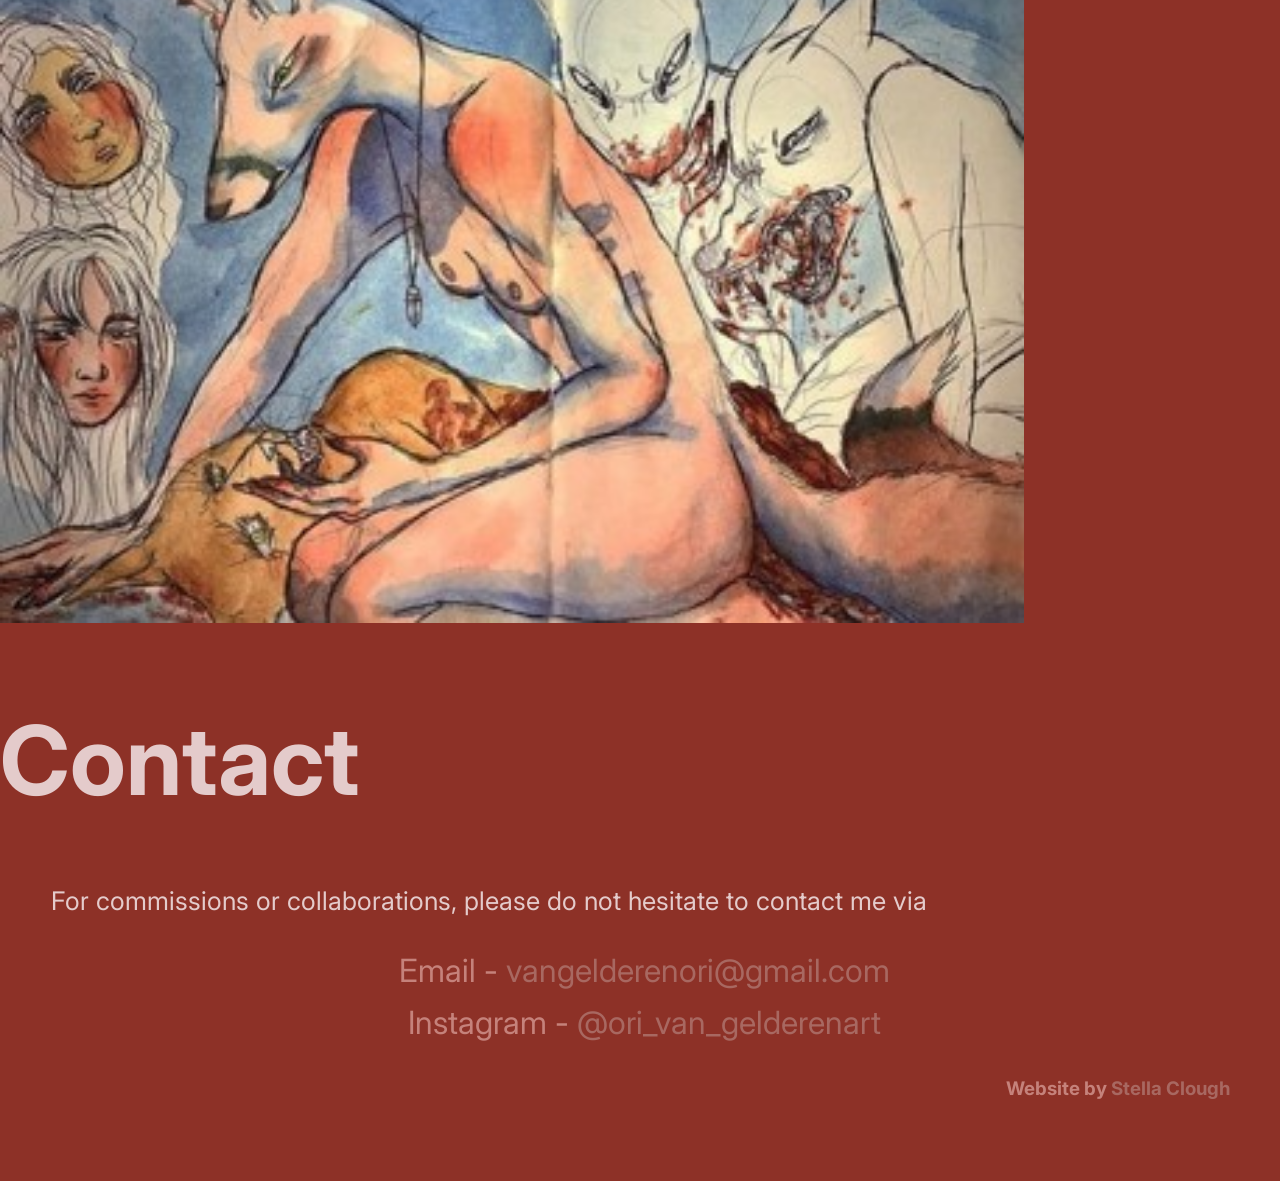
==== commit 449d7740: "photo margin about page" ====
--- a/pages/about.html
+++ b/pages/about.html
@@ -46,7 +46,7 @@
             <img src="../Pictures/Picture6.jpg" style="float: right; margin: 0 0 2rem 0">
              <p>My practice is rooted in a fascination with transformation. Through recurring themes of femininity, monstrosity, emotional truth, and bodily experience, I investigate how personal and cultural narratives shape the way we inhabit our bodies and imagine ourselves. </p>
             <p>At the heart of my practice is a fascination with transformation. Through recurring themes of femininity, monstrosity, emotional truth, and bodily experience, I investigate how personal and cultural narratives shape the way we inhabit our bodies and imagine ourselves. </p>
-            <img src="../Pictures/Picture23.jpg" style="float: right; margin: 0 0 2rem 0">
+            <img src="../Pictures/Picture23.jpg" style="float: right; margin: 0 2rem 2rem 2rem">
             <p>Rather than offering fixed meanings, my work invites viewers into symbolic environments where contradiction can exist openly and where multiple interpretations are possible. Through artistic worldbuilding, I create spaces that function as emotional ecosystems: places where fear, tenderness, grief, desire, comfort, and transformation can coexist.
             </p>
                 <section class="socials-block">
